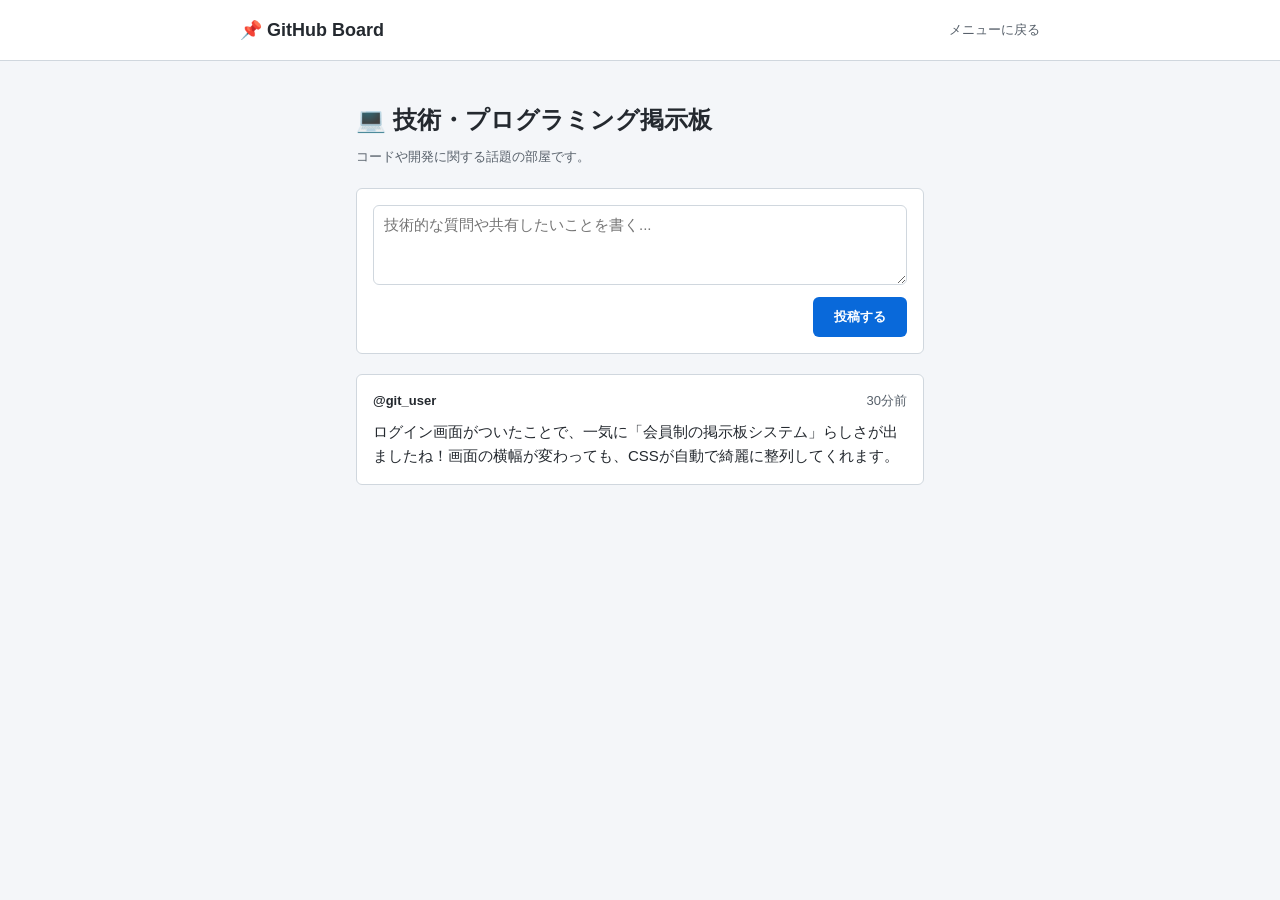
==== bbs-canversation.html @ 6bc3274d "Create bbs-canversation.html" ====
<!DOCTYPE html>
<html lang="ja">
<head>
  <meta charset="UTF-8">
  <meta name="viewport" content="width=device-width, initial-scale=1.0">
  <title>技術・プログラミング掲示板</title>
  <link rel="stylesheet" href="css/variables.css">
  <link rel="stylesheet" href="css/layout.css">
  <link rel="stylesheet" href="css/components.css">
</head>
<body>

  <!-- 共通ヘッダー -->
  <header class="l-header">
    <div class="l-header__inner">
      <a href="menu.html" class="c-header-logo">📌 GitHub Board</a>
      <nav style="display: flex; gap: 16px;">
        <!-- ナビゲーションのリンク先をメニューページに変更 -->
        <a href="menu.html" class="c-header-nav__link">メニューに戻る</a>
      </nav>
    </div>
  </header>

  <main class="l-container">
    <div class="l-stack">
      
      <section>
        <h1 class="c-page-title">💻 技術・プログラミング掲示板</h1>
        <p class="c-page-desc">コードや開発に関する話題の部屋です。</p>
      </section>
      
      <form class="c-form">
        <textarea class="c-form__textarea" placeholder="技術的な質問や共有したいことを書く..." required></textarea>
        <div class="c-form__actions">
          <button type="submit" class="c-btn">投稿する</button>
        </div>
      </form>

      <div class="l-stack l-stack--sm">
        <article class="c-post">
          <div class="c-post__meta">
            <span class="c-post__author">@git_user</span>
            <span class="c-post__date">30分前</span>
          </div>
          <p class="c-post__body">ログイン画面がついたことで、一気に「会員制の掲示板システム」らしさが出ましたね！画面の横幅が変わっても、CSSが自動で綺麗に整列してくれます。</p>
        </article>
      </div>

    </div>
  </main>

</body>
</html>
---- css/variables.css ----
:root {
  /* カラーテーマ */
  --bg-main: #f4f6f9;
  --bg-card: #ffffff;
  --color-text: #24292f;
  --color-muted: #57606a;
  --color-primary: #0969da;
  --color-primary-hover: #0c57d0;
  --color-border: #d0d7de;

  /* フォントサイズ */
  --font-sm: 13px;
  --font-md: 15px;
  --font-lg: 18px;
  --font-xl: 24px;

  /* 共通の余白・角丸 */
  --radius-md: 6px;
  --space-md: 16px;
}

/* 全体のリセットと基本定義 */
body {
  background-color: var(--bg-main);
  color: var(--color-text);
  font-family: -apple-system, BlinkMacSystemFont, "Segoe UI", Helvetica, Arial, sans-serif;
  margin: 0;
  padding: 0;
  line-height: 1.6;
  -webkit-text-size-adjust: 100%; /* スマホの文字サイズ自動調整防止 */
}

/* リンクの初期化 */
a {
  color: inherit;
  text-decoration: none;
}
---- css/layout.css ----
/* 画面中央寄せのコンテナ */
.l-container {
  max-width: 600px;
  margin: 0 auto;
  padding: 24px var(--space-md); /* スマホ用に上下余白を少し縮小 */
  box-sizing: border-box;
}

/* 横幅を少し広く見せたい画面（メニュー画面など）用 */
.l-container--wide {
  max-width: 800px;
}

/* 共通ヘッダーの配置 */
.l-header {
  background-color: #ffffff;
  border-bottom: 1px solid var(--color-border);
  padding: 0 var(--space-md);
}
.l-header__inner {
  max-width: 800px;
  margin: 0 auto;
  height: 60px;
  display: flex;
  align-items: center;
  justify-content: space-between;
}

/* パーツを縦に並べる（隙間を自動調整） */
.l-stack {
  display: flex;
  flex-direction: column;
  gap: 20px;
}
.l-stack--sm {
  gap: 12px;
}

/* メニューカードを並べるグリッド（スマホ対応の肝） */
.l-grid {
  display: grid;
  grid-template-columns: 1fr; /* デフォルト（スマホ）は1列 */
  gap: 16px;
  margin-top: 24px;
}

/* パソコン・タブレット向け（画面幅560px以上）の調整 */
@media (min-width: 560px) {
  .l-container {
    padding: 40px var(--space-md); /* PCは上下余白を広く */
  }
  .l-grid {
    grid-template-columns: repeat(auto-fit, minmax(260px, 1fr)); /* 横幅に応じて自動で2〜3列に並べる */
  }
}

/* ログイン画面などの幅が狭いカード用コンテナ */
.l-container--narrow {
  max-width: 400px;
}
---- css/components.css ----
/* ==========================================
   ボタン（c-btn）
   ========================================== */
.c-btn {
  display: inline-flex;
  align-items: center;
  justify-content: center;
  padding: 10px 20px; /* スマホでもタップしやすいサイズ */
  font-size: var(--font-sm);
  font-weight: 600;
  border-radius: var(--radius-md);
  border: 1px solid transparent;
  background-color: var(--color-primary);
  color: #ffffff;
  cursor: pointer;
  transition: background-color 0.2s;
}
.c-btn:hover {
  background-color: var(--color-primary-hover);
}

/* ==========================================
   投稿フォーム（c-form）
   ========================================== */
.c-form {
  background: var(--bg-card);
  border: 1px solid var(--color-border);
  border-radius: var(--radius-md);
  padding: var(--space-md);
  display: flex;
  flex-direction: column;
  gap: 12px;
}
.c-form__textarea {
  width: 100%;
  min-height: 80px;
  padding: 10px;
  border: 1px solid var(--color-border);
  border-radius: var(--radius-md);
  font-size: var(--font-md);
  font-family: inherit;
  resize: vertical;
  box-sizing: border-box;
}
.c-form__textarea:focus {
  outline: none;
  border-color: var(--color-primary);
}
.c-form__actions {
  display: flex;
  justify-content: flex-end;
}

/* ==========================================
   投稿カード（c-post）
   ========================================== */
.c-post {
  background: var(--bg-card);
  border: 1px solid var(--color-border);
  border-radius: var(--radius-md);
  padding: var(--space-md);
}
.c-post__meta {
  display: flex;
  justify-content: space-between;
  font-size: var(--font-sm);
  color: var(--color-muted);
  margin-bottom: 8px;
}
.c-post__author {
  font-weight: 600;
  color: var(--color-text);
}
.c-post__body {
  font-size: var(--font-md);
  margin: 0;
  white-space: pre-wrap;
}

/* ==========================================
   メニューリンクカード（c-menu-card）
   ========================================== */
.c-menu-card {
  background: var(--bg-card);
  border: 1px solid var(--color-border);
  border-radius: var(--radius-md);
  padding: 20px;
  color: var(--color-text);
  display: block;
  transition: border-color 0.2s, box-shadow 0.2s;
}
.c-menu-card:hover {
  border-color: var(--color-primary);
  box-shadow: 0 4px 12px rgba(0, 0, 0, 0.05);
}
.c-menu-card__title {
  font-size: var(--font-lg);
  font-weight: 700;
  margin: 0 0 8px 0;
  color: var(--color-primary);
}
.c-menu-card__desc {
  font-size: var(--font-sm);
  color: var(--color-muted);
  margin: 0;
}

/* ==========================================
   共通ヘッダー（c-header）
   ========================================== */
.c-header-logo {
  font-size: var(--font-lg);
  font-weight: 700;
}
.c-header-nav__link {
  font-size: var(--font-sm);
  color: var(--color-muted);
  font-weight: 500;
}
.c-header-nav__link:hover {
  color: var(--color-primary);
}

/* ==========================================
   タイポグラフィ（c-heading）
   ========================================== */
.c-page-title {
  font-size: var(--font-xl);
  font-weight: 700;
  margin: 0 0 8px 0;
}
.c-page-desc {
  font-size: var(--font-sm);
  color: var(--color-muted);
  margin: 0;
}

/* ==========================================
   入力フォーム（c-input）※ログイン画面等で使用
   ========================================== */
.c-field {
  display: flex;
  flex-direction: column;
  gap: 6px;
}
.c-field__label {
  font-size: var(--font-sm);
  font-weight: 600;
  color: var(--color-text);
}
.c-field__input {
  width: 100%;
  padding: 10px;
  font-size: var(--font-md);
  border: 1px solid var(--color-border);
  border-radius: var(--radius-md);
  box-sizing: border-box;
  background-color: #fff;
}
.c-field__input:focus {
  outline: none;
  border-color: var(--color-primary);
}
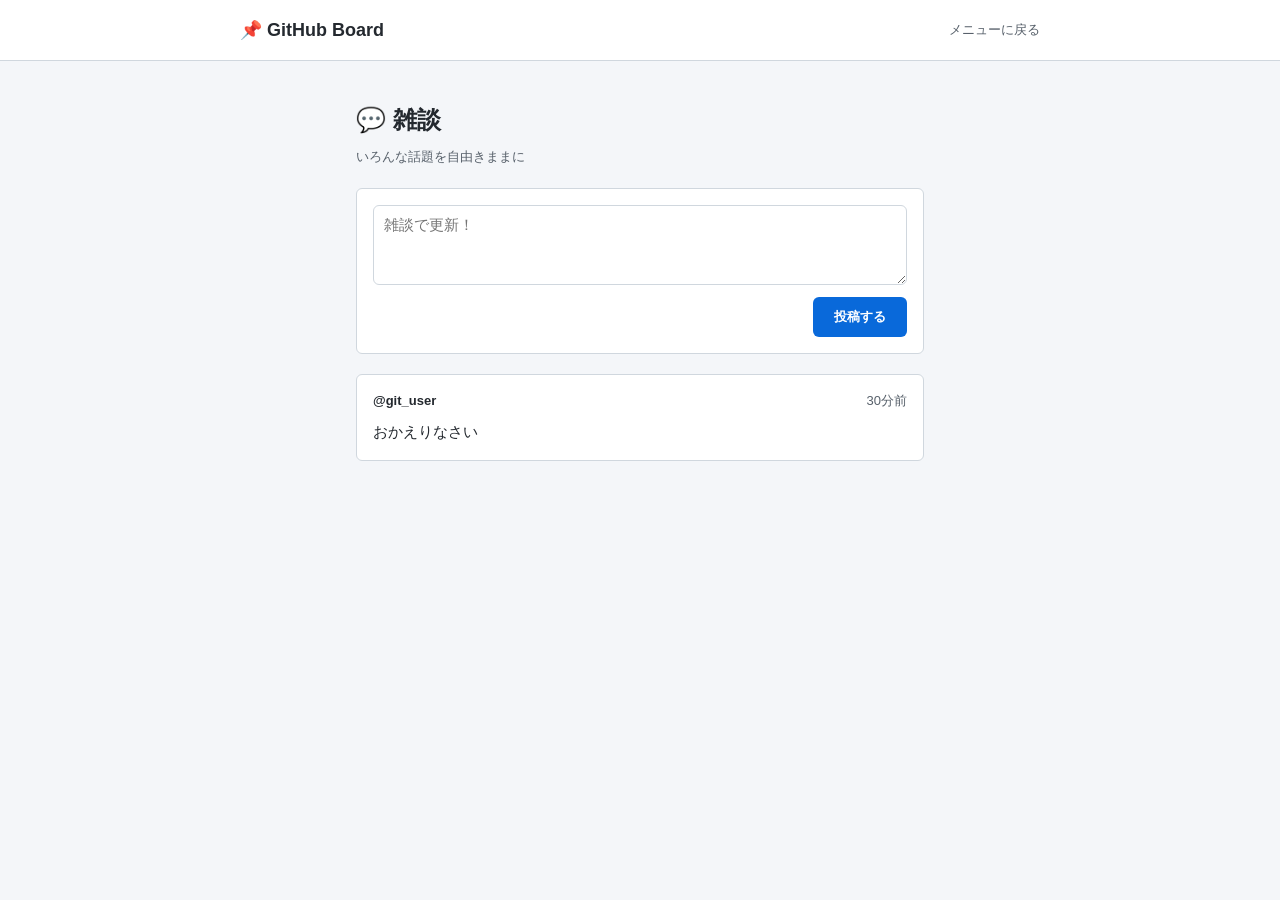
==== commit 517efd1c: "Update bbs-canversation.html" ====
--- a/bbs-canversation.html
+++ b/bbs-canversation.html
@@ -3,7 +3,7 @@
 <head>
   <meta charset="UTF-8">
   <meta name="viewport" content="width=device-width, initial-scale=1.0">
-  <title>技術・プログラミング掲示板</title>
+  <title>💬 雑談</title>
   <link rel="stylesheet" href="css/variables.css">
   <link rel="stylesheet" href="css/layout.css">
   <link rel="stylesheet" href="css/components.css">
@@ -25,12 +25,12 @@
     <div class="l-stack">
       
       <section>
-        <h1 class="c-page-title">💻 技術・プログラミング掲示板</h1>
-        <p class="c-page-desc">コードや開発に関する話題の部屋です。</p>
+        <h1 class="c-page-title">💬 雑談</h1>
+        <p class="c-page-desc">いろんな話題を自由きままに</p>
       </section>
       
       <form class="c-form">
-        <textarea class="c-form__textarea" placeholder="技術的な質問や共有したいことを書く..." required></textarea>
+        <textarea class="c-form__textarea" placeholder="雑談で更新！" required></textarea>
         <div class="c-form__actions">
           <button type="submit" class="c-btn">投稿する</button>
         </div>
@@ -42,7 +42,7 @@
             <span class="c-post__author">@git_user</span>
             <span class="c-post__date">30分前</span>
           </div>
-          <p class="c-post__body">ログイン画面がついたことで、一気に「会員制の掲示板システム」らしさが出ましたね！画面の横幅が変わっても、CSSが自動で綺麗に整列してくれます。</p>
+          <p class="c-post__body">おかえりなさい</p>
         </article>
       </div>
 
